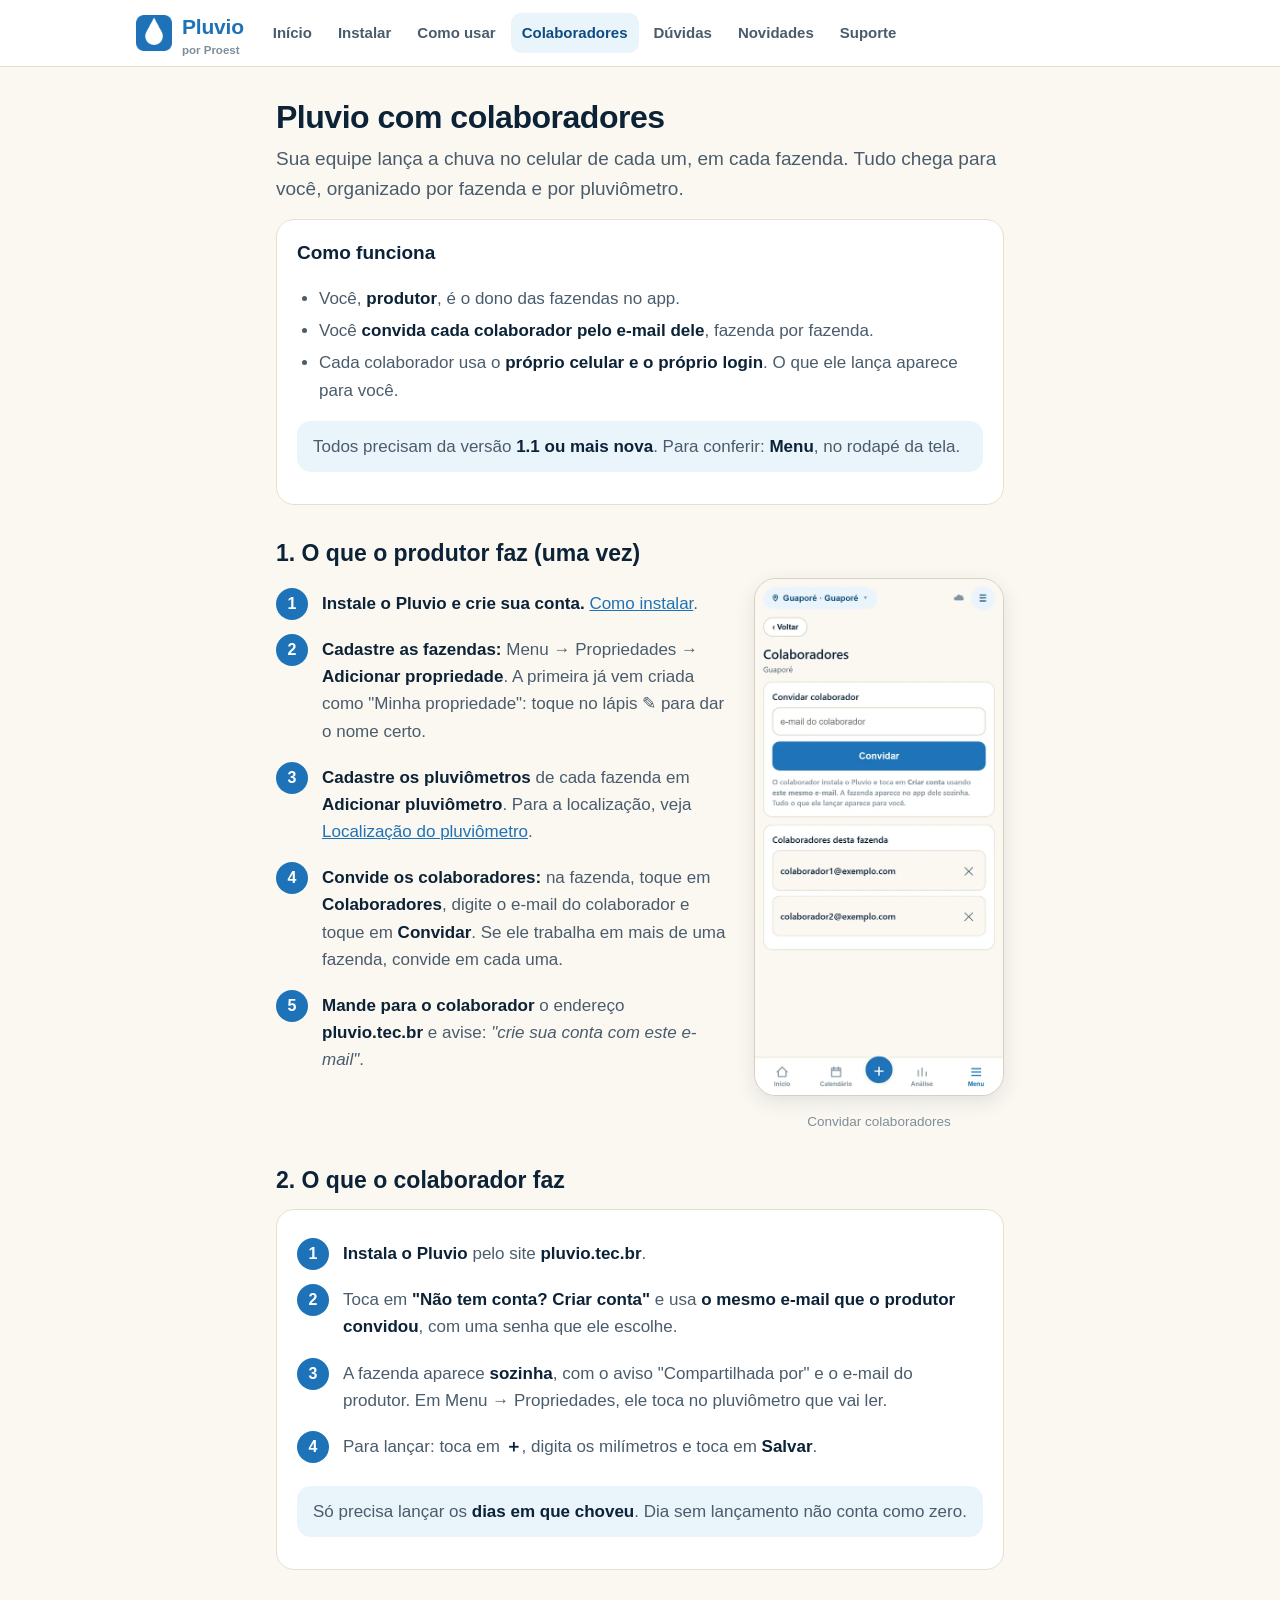
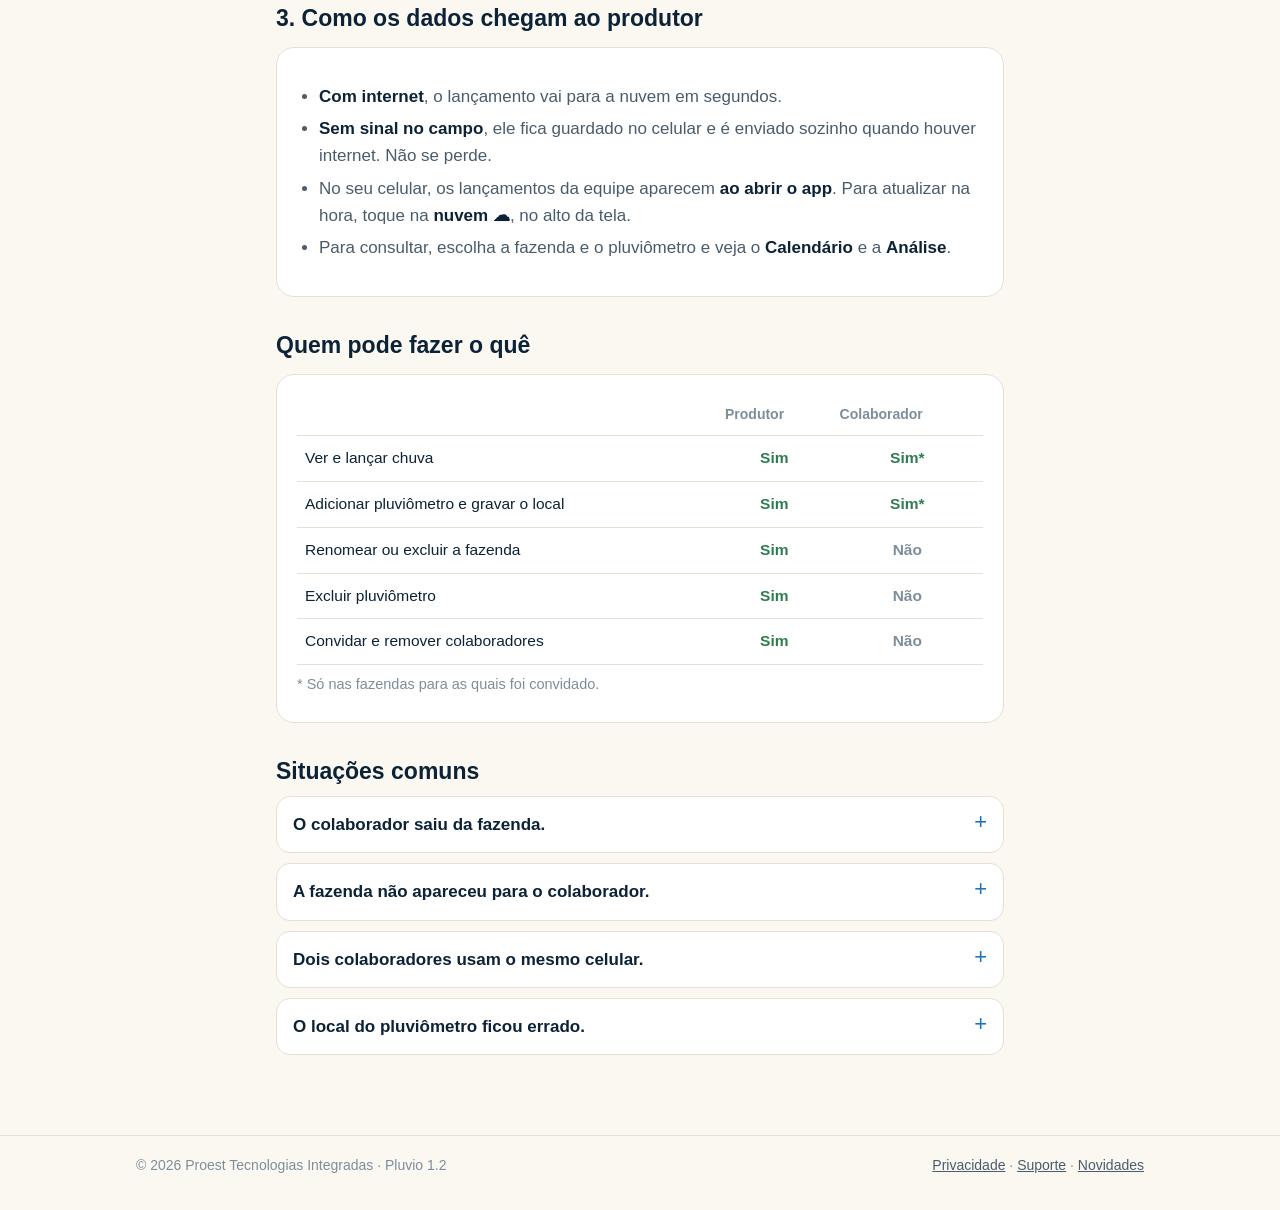
==== colaboradores.html @ afd77f67 "Portal: Pluvio 1.2 (5.6 MB)" ====
<!doctype html><html lang="pt-BR"><head><meta charset="utf-8">
<meta name="viewport" content="width=device-width, initial-scale=1">
<title>Pluvio com colaboradores</title>
<meta name="description" content="Manual do produtor: como usar o Pluvio com a equipe em várias fazendas e pluviômetros.">
<meta name="robots" content="noindex">
<meta name="theme-color" content="#1E73B8">
<link rel="icon" href="img/favicon.png"><link rel="apple-touch-icon" href="img/apple-touch-icon.png">
<link rel="stylesheet" href="estilo.css?v=6ad7abf7">
</head><body>
<header class="topo"><div class="in"><a class="marca" href="index.html"><img src="img/icone-192.png" alt=""><div><b>Pluvio</b><span>por Proest</span></div></a><nav aria-label="Páginas"><a href="index.html">Início</a><a href="instalar.html">Instalar</a><a href="usar.html">Como usar</a><a href="colaboradores.html" aria-current="page">Colaboradores</a><a href="duvidas.html">Dúvidas</a><a href="novidades.html">Novidades</a><a href="suporte.html">Suporte</a></nav></div></header>
<main class="estreito">
  <h1>Pluvio com colaboradores</h1>
  <p class="lead">Sua equipe lança a chuva no celular de cada um, em cada fazenda. Tudo chega para você, organizado por fazenda e por pluviômetro.</p>

  <div class="card">
    <h3 style="margin-top:0">Como funciona</h3>
    <ul>
      <li>Você, <strong>produtor</strong>, é o dono das fazendas no app.</li>
      <li>Você <strong>convida cada colaborador pelo e-mail dele</strong>, fazenda por fazenda.</li>
      <li>Cada colaborador usa o <strong>próprio celular e o próprio login</strong>. O que ele lança aparece para você.</li>
    </ul>
    <div class="dica">Todos precisam da versão <strong>1.1 ou mais nova</strong>. Para conferir: <strong>Menu</strong>, no rodapé da tela.</div>
  </div>

  <h2>1. O que o produtor faz (uma vez)</h2>
  <div class="tela">
    <div>
      <ol class="passos">
        <li><strong>Instale o Pluvio e crie sua conta.</strong> <a href="instalar.html">Como instalar</a>.</li>
        <li><strong>Cadastre as fazendas:</strong> Menu → Propriedades → <strong>Adicionar propriedade</strong>. A primeira já vem criada como "Minha propriedade": toque no lápis ✎ para dar o nome certo.</li>
        <li><strong>Cadastre os pluviômetros</strong> de cada fazenda em <strong>Adicionar pluviômetro</strong>. Para a localização, veja <a href="usar.html#local">Localização do pluviômetro</a>.</li>
        <li><strong>Convide os colaboradores:</strong> na fazenda, toque em <strong>Colaboradores</strong>, digite o e-mail do colaborador e toque em <strong>Convidar</strong>. Se ele trabalha em mais de uma fazenda, convide em cada uma.</li>
        <li><strong>Mande para o colaborador</strong> o endereço <strong>pluvio.tec.br</strong> e avise: <em>"crie sua conta com este e-mail"</em>.</li>
      </ol>
    </div>
    <figure><img src="img/tela-colaboradores.webp" alt="Tela de convite de colaboradores" loading="lazy"><figcaption>Convidar colaboradores</figcaption></figure>
  </div>

  <h2>2. O que o colaborador faz</h2>
  <div class="card">
    <ol class="passos">
      <li><strong>Instala o Pluvio</strong> pelo site <strong>pluvio.tec.br</strong>.</li>
      <li>Toca em <strong>"Não tem conta? Criar conta"</strong> e usa <strong>o mesmo e-mail que o produtor convidou</strong>, com uma senha que ele escolhe.</li>
      <li>A fazenda aparece <strong>sozinha</strong>, com o aviso "Compartilhada por" e o e-mail do produtor. Em Menu → Propriedades, ele toca no pluviômetro que vai ler.</li>
      <li>Para lançar: toca em <strong>＋</strong>, digita os milímetros e toca em <strong>Salvar</strong>.</li>
    </ol>
    <div class="dica">Só precisa lançar os <strong>dias em que choveu</strong>. Dia sem lançamento não conta como zero.</div>
  </div>

  <h2>3. Como os dados chegam ao produtor</h2>
  <div class="card">
    <ul>
      <li><strong>Com internet</strong>, o lançamento vai para a nuvem em segundos.</li>
      <li><strong>Sem sinal no campo</strong>, ele fica guardado no celular e é enviado sozinho quando houver internet. Não se perde.</li>
      <li>No seu celular, os lançamentos da equipe aparecem <strong>ao abrir o app</strong>. Para atualizar na hora, toque na <strong>nuvem ☁</strong>, no alto da tela.</li>
      <li>Para consultar, escolha a fazenda e o pluviômetro e veja o <strong>Calendário</strong> e a <strong>Análise</strong>.</li>
    </ul>
  </div>

  <h2>Quem pode fazer o quê</h2>
  <div class="card">
    <table>
      <tr><th></th><th>Produtor</th><th>Colaborador</th></tr>
      <tr><td>Ver e lançar chuva</td><td class="c sim">Sim</td><td class="c sim">Sim*</td></tr>
      <tr><td>Adicionar pluviômetro e gravar o local</td><td class="c sim">Sim</td><td class="c sim">Sim*</td></tr>
      <tr><td>Renomear ou excluir a fazenda</td><td class="c sim">Sim</td><td class="c nao">Não</td></tr>
      <tr><td>Excluir pluviômetro</td><td class="c sim">Sim</td><td class="c nao">Não</td></tr>
      <tr><td>Convidar e remover colaboradores</td><td class="c sim">Sim</td><td class="c nao">Não</td></tr>
    </table>
    <p class="muted">* Só nas fazendas para as quais foi convidado.</p>
  </div>

  <h2>Situações comuns</h2>
  <details><summary>O colaborador saiu da fazenda.</summary><div>Fazenda → Colaboradores → toque no ✕ ao lado do e-mail dele. Ele deixa de ver a fazenda; o que ele já lançou continua com você.</div></details>
  <details><summary>A fazenda não apareceu para o colaborador.</summary><div>Confira se ele criou a conta com <strong>exatamente o mesmo e-mail</strong> do convite. Depois, peça para ele tocar na nuvem ☁ ou fechar e abrir o app.</div></details>
  <details><summary>Dois colaboradores usam o mesmo celular.</summary><div>Cada um entra com o próprio login e, ao terminar, toca em Menu → <strong>Sair da conta</strong>. Se aparecer um aviso de lançamento não enviado, espere ter internet antes de sair.</div></details>
  <details><summary>O local do pluviômetro ficou errado.</summary><div>Vá até o pluviômetro, abra Menu → Propriedades e, parado ao lado dele, toque em 📍. O local novo substitui o errado. Também dá para tocar nas coordenadas, embaixo do nome do pluviômetro, e corrigir à mão.</div></details>
</main>
<footer class="rodape"><div class="in"><span>© 2026 Proest Tecnologias Integradas · Pluvio 1.2</span><span><a href="privacidade.html">Privacidade</a> · <a href="suporte.html">Suporte</a> · <a href="novidades.html">Novidades</a></span></div></footer>
</body></html>
---- estilo.css ----
/* Portal do Pluvio — mesmas cores do app */
:root{
  --bg:#FBF8F2; --card:#ffffff; --line:#E7E0D2; --line2:#D9D1BF;
  --ink:#0c2236; --ink2:#4A5C6B; --ink3:#7d8e9b;
  --rain:#1E73B8; --rain-d:#0E4C82; --rain-50:#EAF4FB;
  --amber-bg:#FAEEDA; --amber-ink:#7A4708; --ok:#2f7d4f;
}
@media (prefers-color-scheme: dark){
  :root:not([data-theme="light"]){
    --bg:#0a1622; --card:#13263d; --line:#22405e; --line2:#2c4a68;
    --ink:#f2f7fc; --ink2:#b3c6d8; --ink3:#7e96ac;
    --rain:#4BA3DC; --rain-d:#8fc8ff; --rain-50:#16364f; --amber-bg:#3a2a12; --amber-ink:#f3c98a; --ok:#5fbf85;
  }
}
:root[data-theme="dark"]{
  --bg:#0a1622; --card:#13263d; --line:#22405e; --line2:#2c4a68;
  --ink:#f2f7fc; --ink2:#b3c6d8; --ink3:#7e96ac;
  --rain:#4BA3DC; --rain-d:#8fc8ff; --rain-50:#16364f; --amber-bg:#3a2a12; --amber-ink:#f3c98a; --ok:#5fbf85;
}
*{box-sizing:border-box}
html{-webkit-text-size-adjust:100%}
body{margin:0;background:var(--bg);color:var(--ink);font-family:-apple-system,BlinkMacSystemFont,"Segoe UI",Roboto,Helvetica,Arial,sans-serif;font-size:17px;line-height:1.6}
a{color:var(--rain)}
img{max-width:100%;height:auto}
strong{color:var(--ink)}

/* topo */
.topo{background:var(--card);border-bottom:1px solid var(--line);position:sticky;top:0;z-index:10}
.topo .in{max-width:1040px;margin:0 auto;padding:10px 16px;display:flex;align-items:center;gap:18px}
.marca{display:flex;align-items:center;gap:10px;text-decoration:none;color:var(--ink);flex:none}
.marca img{width:36px;height:36px}
.marca b{font-size:21px;letter-spacing:-.01em;color:var(--rain)}
.marca span{display:block;font-size:11.5px;color:var(--ink3);font-weight:600;line-height:1;margin-top:1px}
nav{display:flex;gap:4px;overflow-x:auto;scrollbar-width:none;-webkit-overflow-scrolling:touch}
nav::-webkit-scrollbar{display:none}
nav a{white-space:nowrap;text-decoration:none;color:var(--ink2);font-size:15px;font-weight:600;padding:8px 11px;border-radius:10px}
nav a:hover{background:var(--rain-50);color:var(--rain-d)}
nav a[aria-current="page"]{background:var(--rain-50);color:var(--rain-d)}
@media (max-width:760px){
  .topo .in{flex-direction:column;align-items:stretch;gap:6px;padding:10px 12px 6px}
  nav{margin:0 -12px;padding:0 8px 2px}
}

/* conteúdo */
main{max-width:1040px;margin:0 auto;padding:26px 16px 40px}
.estreito{max-width:760px}
h1{font-size:32px;line-height:1.15;margin:6px 0 8px;letter-spacing:-.015em}
h2{font-size:23px;line-height:1.25;margin:34px 0 10px}
h3{font-size:19px;margin:22px 0 6px}
p{margin:8px 0}
.lead{font-size:19px;color:var(--ink2);margin:0 0 6px}
.muted{color:var(--ink3);font-size:14.5px}
.card{background:var(--card);border:1px solid var(--line);border-radius:18px;padding:18px 20px;margin:14px 0}
.dica{background:var(--rain-50);border-radius:14px;padding:12px 16px;color:var(--ink2);margin:14px 0}
.alerta{background:var(--amber-bg);color:var(--amber-ink);border-radius:14px;padding:12px 16px;margin:14px 0}
.alerta strong{color:inherit}
ol.passos{list-style:none;counter-reset:p;padding:0;margin:10px 0}
ol.passos>li{counter-increment:p;position:relative;padding:2px 0 12px 46px;color:var(--ink2)}
ol.passos>li::before{content:counter(p);position:absolute;left:0;top:0;width:32px;height:32px;border-radius:50%;background:var(--rain);color:#fff;font-weight:700;font-size:16px;display:flex;align-items:center;justify-content:center}
ul{padding-left:22px;color:var(--ink2)}
li{margin:5px 0}

/* botões grandes de download */
.baixar{display:grid;grid-template-columns:1fr 1fr;gap:14px;margin:20px 0 6px}
.bx{background:var(--card);border:1px solid var(--line);border-radius:20px;padding:18px;display:flex;gap:16px;align-items:center}
.bx .qr{width:112px;height:112px;flex:none;border-radius:10px;border:1px solid var(--line)}
.bx h3{margin:0 0 2px;font-size:19px}
.bx p{margin:2px 0 10px;color:var(--ink2);font-size:15px}
.btn{display:inline-flex;align-items:center;justify-content:center;gap:8px;min-height:52px;padding:0 20px;border-radius:14px;background:var(--rain);color:#fff;font-weight:700;font-size:17px;text-decoration:none;border:0}
.btn:hover{filter:brightness(1.07)}
.btn.sec{background:var(--card);color:var(--ink);border:1.5px solid var(--line2)}
@media (max-width:760px){
  .baixar{grid-template-columns:1fr}
  .bx .qr{display:none}
  .bx .btn{width:100%}
}

/* telas do app */
.tela{display:grid;grid-template-columns:minmax(0,1fr) 250px;gap:26px;align-items:start;margin:10px 0 18px}
.tela figure{margin:0}
.tela figure img,.galeria img{width:100%;border-radius:22px;border:1px solid var(--line2);box-shadow:0 6px 20px rgba(12,34,54,.10);background:#fff}
.tela figcaption,.galeria figcaption{font-size:13.5px;color:var(--ink3);text-align:center;margin-top:6px}
@media (max-width:760px){
  .tela{grid-template-columns:1fr}
  .tela figure{max-width:250px;margin:0 auto}
}
.galeria{display:grid;grid-template-columns:repeat(4,1fr);gap:16px;margin:14px 0}
.galeria figure{margin:0}
.galeria h3{font-size:17px;margin:8px 0 2px}
.galeria p{font-size:14.5px;color:var(--ink2);margin:0}
@media (max-width:860px){ .galeria{grid-template-columns:repeat(2,1fr)} }

/* dúvidas */
details{background:var(--card);border:1px solid var(--line);border-radius:14px;margin:10px 0;padding:0 16px}
summary{cursor:pointer;font-weight:650;padding:14px 0;list-style:none;display:flex;justify-content:space-between;gap:12px}
summary::-webkit-details-marker{display:none}
summary::after{content:"+";color:var(--rain);font-size:22px;line-height:1;font-weight:400}
details[open] summary::after{content:"−"}
details>div{padding:0 0 14px;color:var(--ink2)}

/* novidades */
.versao{border-left:4px solid var(--rain);padding:2px 0 2px 16px;margin:18px 0}
.versao h3{margin:0}
.versao .data{color:var(--ink3);font-size:14.5px}
.tag{display:inline-block;font-size:12.5px;font-weight:700;background:var(--rain-50);color:var(--rain-d);border-radius:8px;padding:1px 8px;margin-left:8px;vertical-align:middle}

table{width:100%;border-collapse:collapse;font-size:15.5px}
th,td{padding:10px 8px;border-bottom:1px solid var(--line);text-align:left;vertical-align:top}
th{font-size:14px;color:var(--ink3);font-weight:600}
td.c{text-align:center;font-weight:600}
.sim{color:var(--ok)}.nao{color:var(--ink3)}

/* rodapé */
.rodape{border-top:1px solid var(--line);margin-top:30px}
.rodape .in{max-width:1040px;margin:0 auto;padding:18px 16px 34px;color:var(--ink3);font-size:14px;display:flex;flex-wrap:wrap;gap:8px 18px;justify-content:space-between}
.rodape a{color:var(--ink2)}
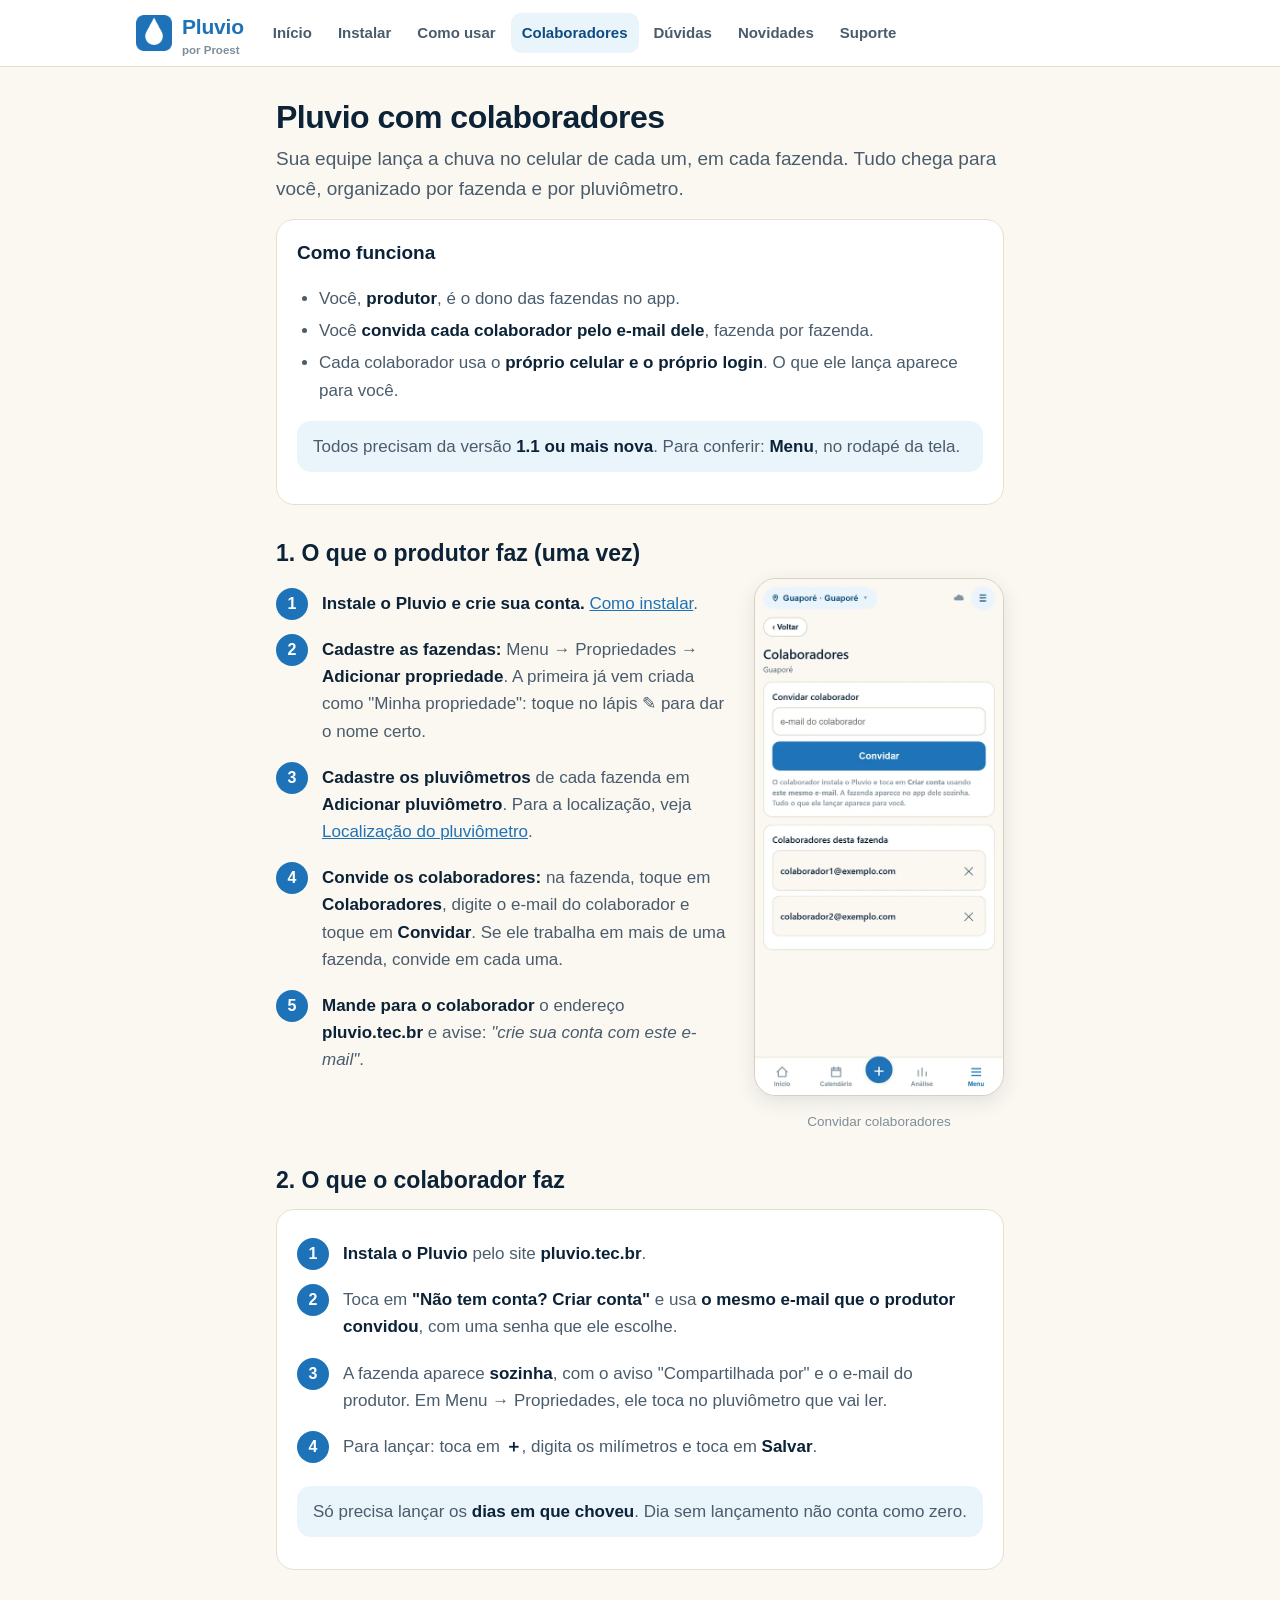
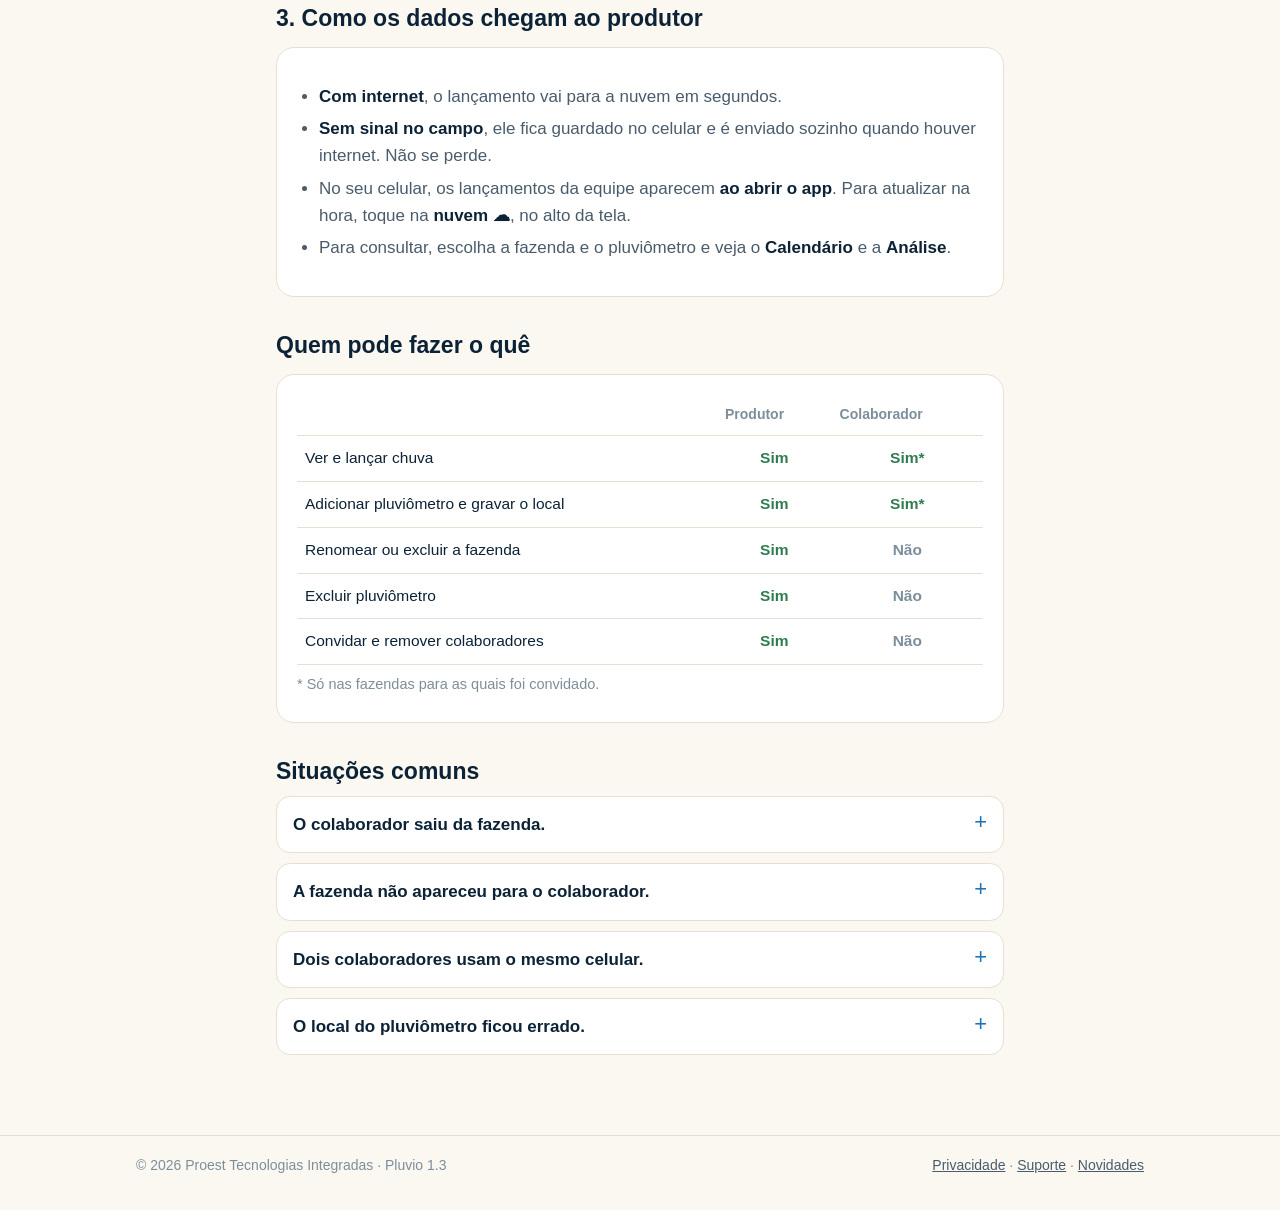
==== commit 2712d11e: "Portal: Pluvio 1.3 (5.6 MB)" ====
--- a/colaboradores.html
+++ b/colaboradores.html
@@ -76,6 +76,6 @@
   <details><summary>Dois colaboradores usam o mesmo celular.</summary><div>Cada um entra com o próprio login e, ao terminar, toca em Menu → <strong>Sair da conta</strong>. Se aparecer um aviso de lançamento não enviado, espere ter internet antes de sair.</div></details>
   <details><summary>O local do pluviômetro ficou errado.</summary><div>Vá até o pluviômetro, abra Menu → Propriedades e, parado ao lado dele, toque em 📍. O local novo substitui o errado. Também dá para tocar nas coordenadas, embaixo do nome do pluviômetro, e corrigir à mão.</div></details>
 </main>
-<footer class="rodape"><div class="in"><span>© 2026 Proest Tecnologias Integradas · Pluvio 1.2</span><span><a href="privacidade.html">Privacidade</a> · <a href="suporte.html">Suporte</a> · <a href="novidades.html">Novidades</a></span></div></footer>
+<footer class="rodape"><div class="in"><span>© 2026 Proest Tecnologias Integradas · Pluvio 1.3</span><span><a href="privacidade.html">Privacidade</a> · <a href="suporte.html">Suporte</a> · <a href="novidades.html">Novidades</a></span></div></footer>
 </body></html>
 
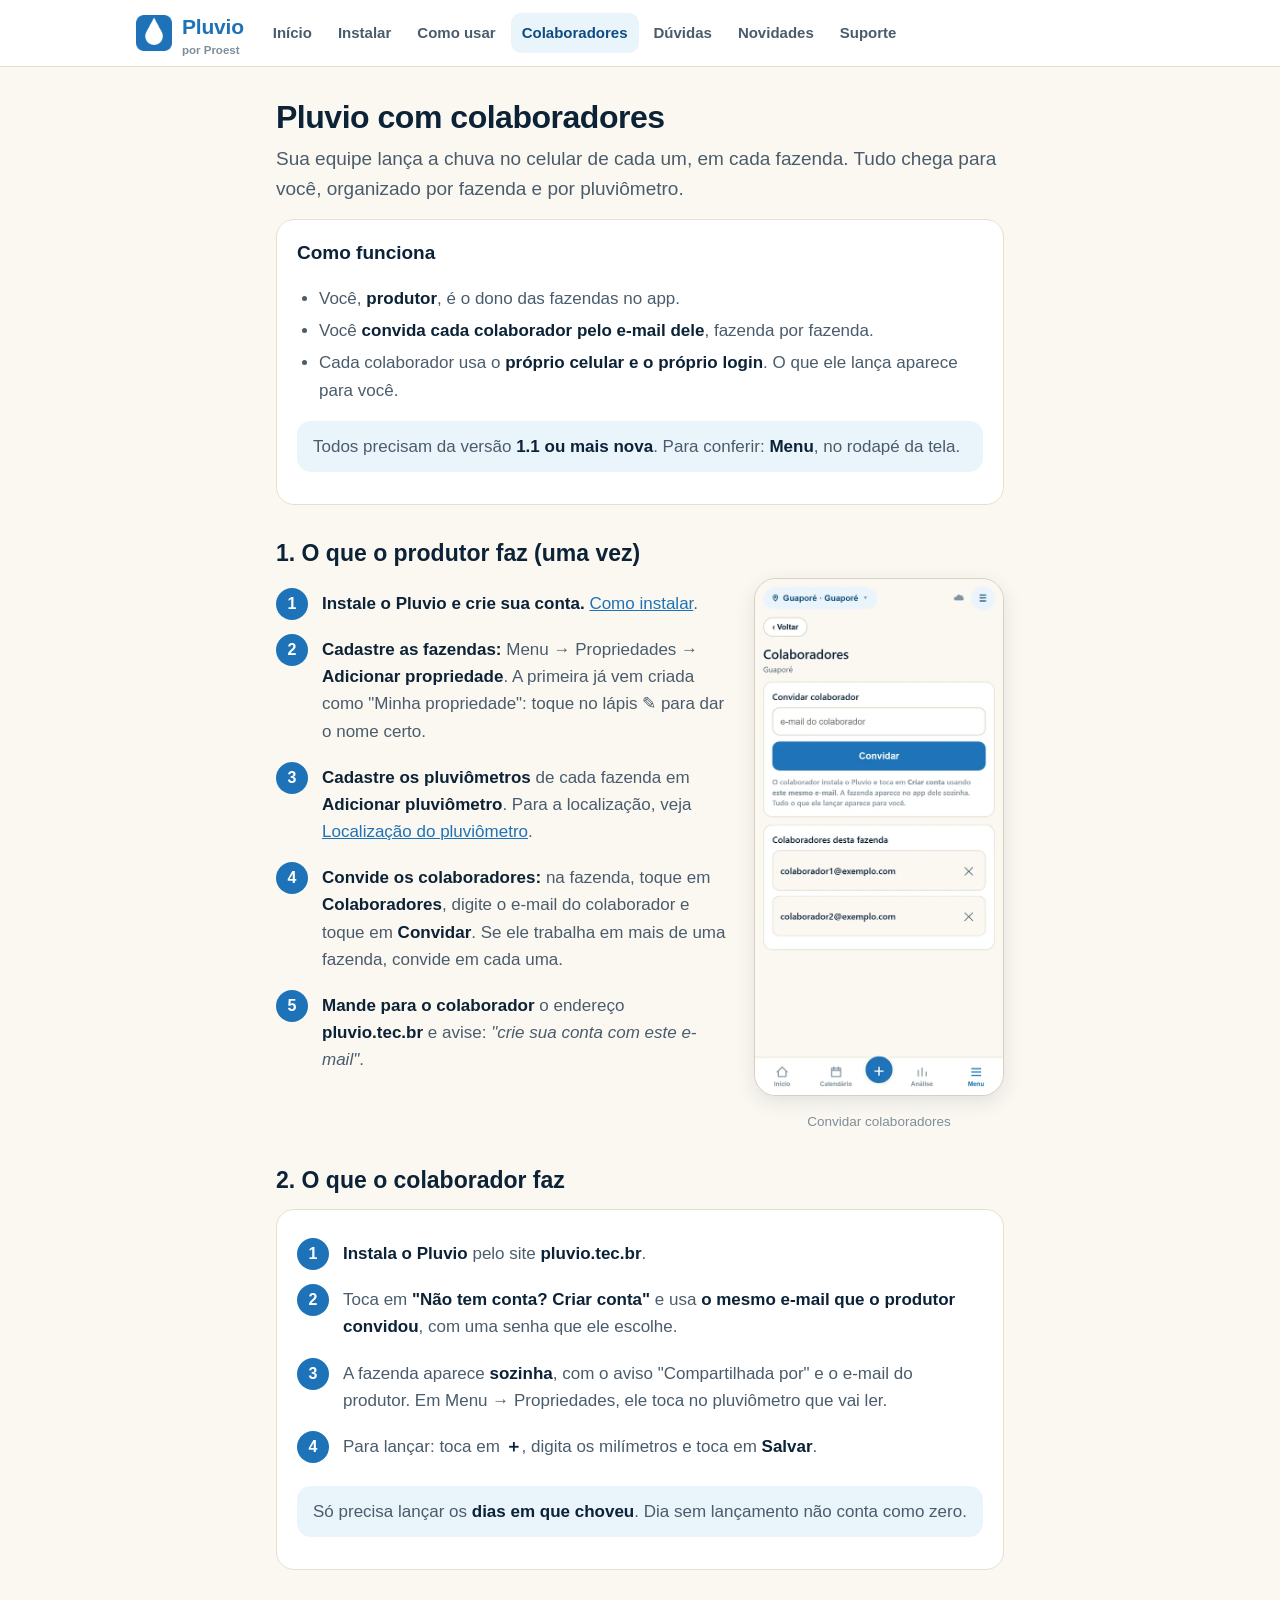
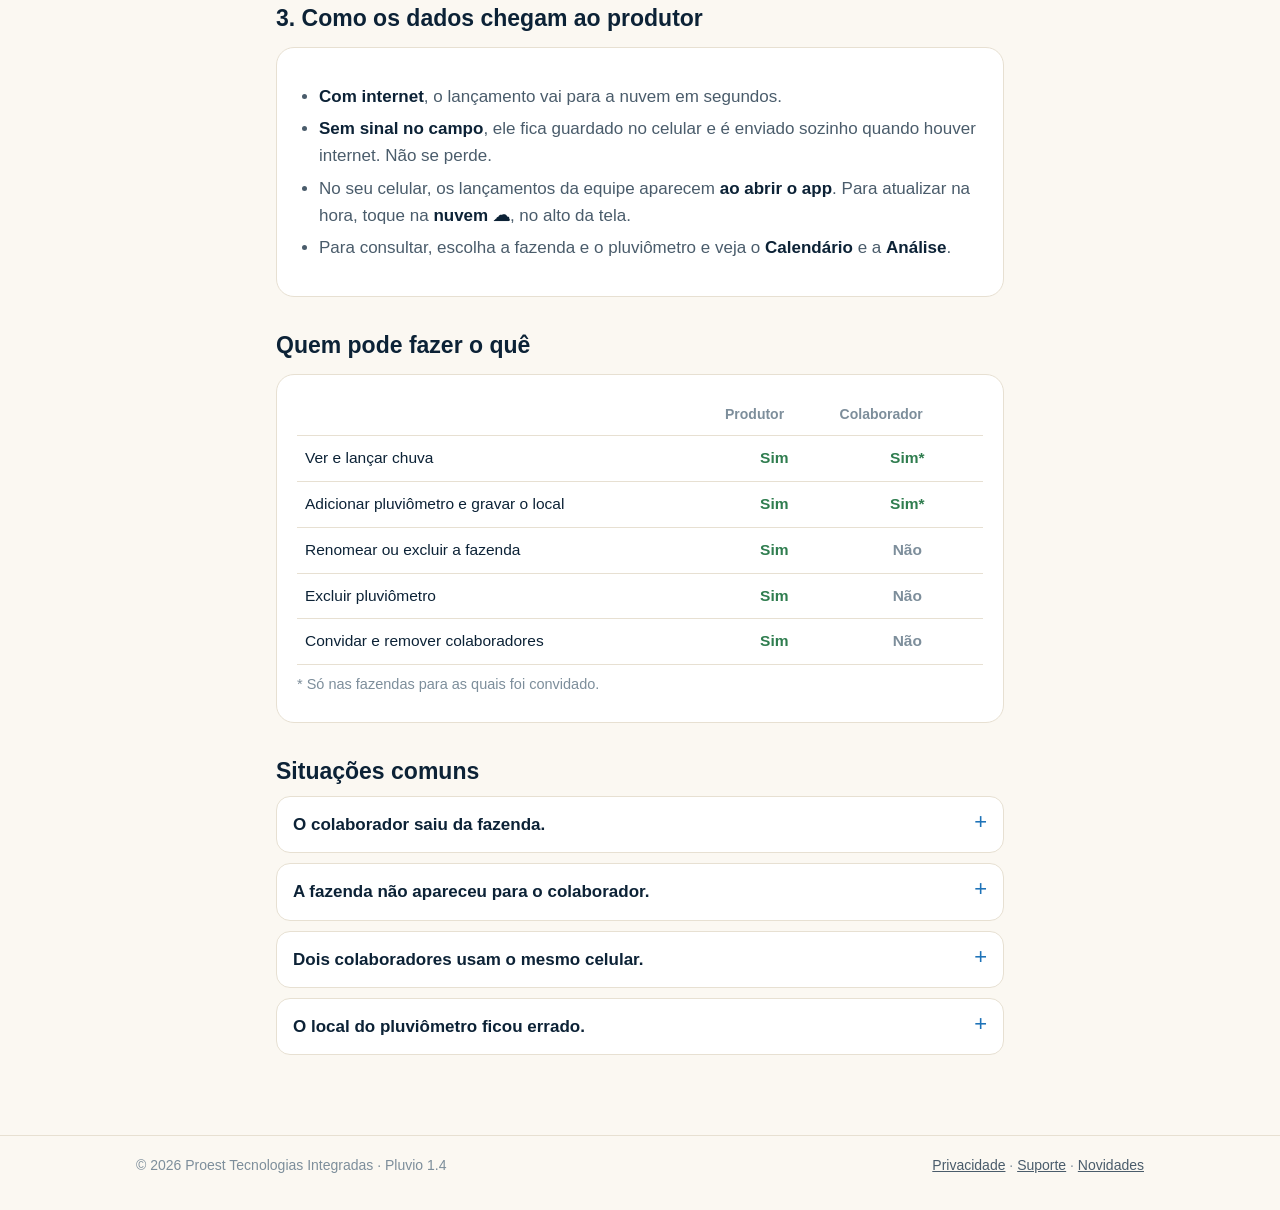
==== commit b85d29ba: "Portal: Pluvio 1.4 (5.7 MB)" ====
--- a/colaboradores.html
+++ b/colaboradores.html
@@ -76,6 +76,6 @@
   <details><summary>Dois colaboradores usam o mesmo celular.</summary><div>Cada um entra com o próprio login e, ao terminar, toca em Menu → <strong>Sair da conta</strong>. Se aparecer um aviso de lançamento não enviado, espere ter internet antes de sair.</div></details>
   <details><summary>O local do pluviômetro ficou errado.</summary><div>Vá até o pluviômetro, abra Menu → Propriedades e, parado ao lado dele, toque em 📍. O local novo substitui o errado. Também dá para tocar nas coordenadas, embaixo do nome do pluviômetro, e corrigir à mão.</div></details>
 </main>
-<footer class="rodape"><div class="in"><span>© 2026 Proest Tecnologias Integradas · Pluvio 1.3</span><span><a href="privacidade.html">Privacidade</a> · <a href="suporte.html">Suporte</a> · <a href="novidades.html">Novidades</a></span></div></footer>
+<footer class="rodape"><div class="in"><span>© 2026 Proest Tecnologias Integradas · Pluvio 1.4</span><span><a href="privacidade.html">Privacidade</a> · <a href="suporte.html">Suporte</a> · <a href="novidades.html">Novidades</a></span></div></footer>
 </body></html>
 
